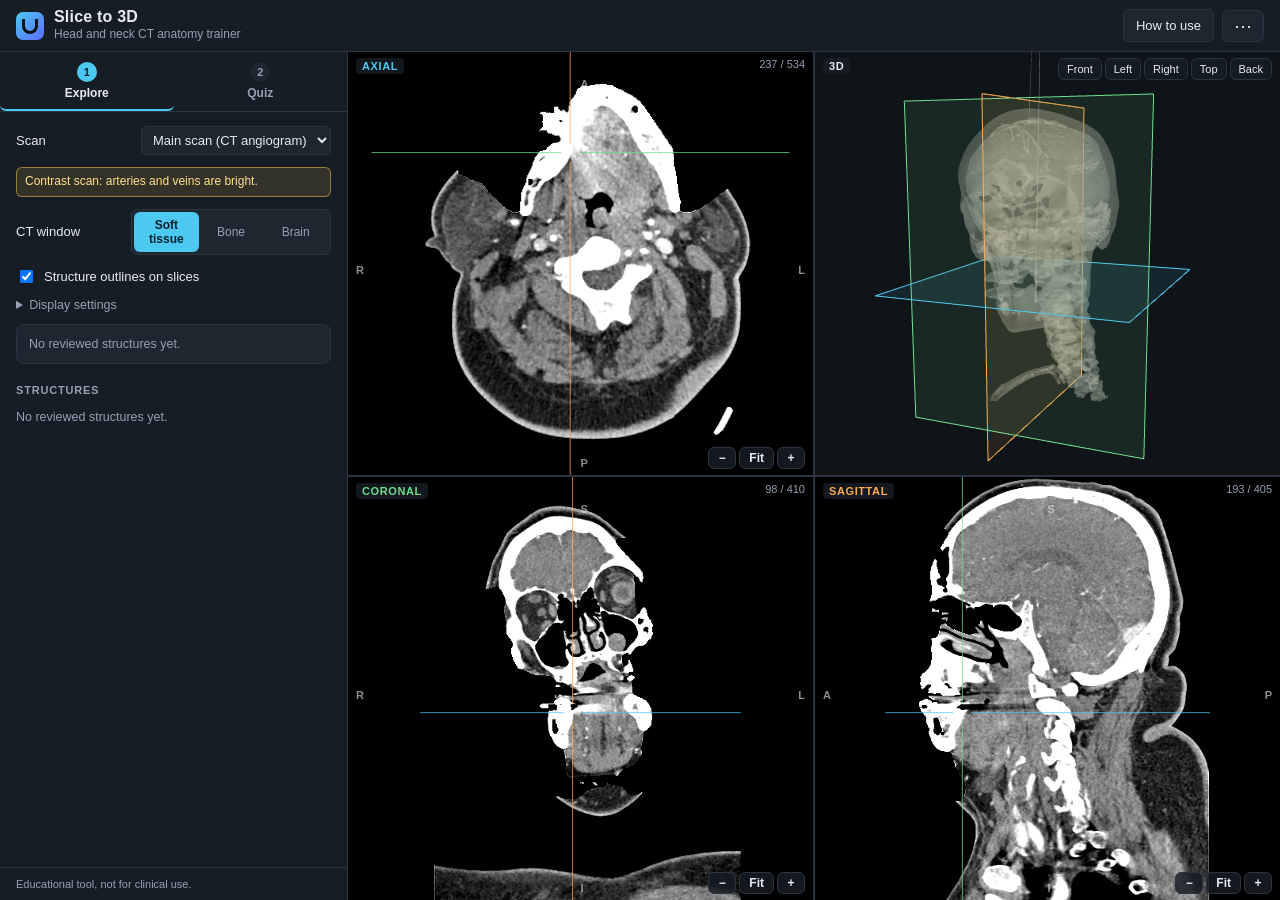
==== index.html @ 02fec4e8 "Neck CT anatomy trainer: static site" ====
<!doctype html>
<html lang="en">
<head>
  <meta charset="utf-8">
  <meta name="anat-build" content="student">
  <meta name="viewport" content="width=device-width, initial-scale=1">
  <title>Head and neck CT anatomy trainer - research prototype</title>
  <link rel="stylesheet" href="css/style.css">
  <link rel="stylesheet" href="css/anatomy.css">
  <script type="importmap">
  {
    "imports": {
      "three": "./vendor/three/build/three.module.js",
      "three/addons/": "./vendor/three/examples/jsm/"
    }
  }
  </script>
</head>
<body>
  <header>
    <div class="brand">
      <span class="logo" aria-hidden="true"></span>
      <div>
        <h1>Slice to 3D</h1>
        <p>Head and neck CT anatomy trainer</p>
      </div>
    </div>
    <div class="header-actions">
      <span id="author-badge" class="badge author-only" hidden>AUTHOR MODE</span>
      <span id="synthetic-badge" class="badge badge-synth" hidden>SYNTHETIC DATA</span>
      <button id="btn-help" class="ghost">How to use</button>
      <div class="menu-wrap">
        <button id="btn-menu" class="ghost" aria-haspopup="true" aria-label="More" title="More">&#8943;</button>
        <div id="menu" role="menu" hidden>
          <button role="menuitem" id="btn-about">About and credits</button>
        </div>
      </div>
    </div>
  </header>

  <div class="layout">
    <aside id="panel">
      <nav class="tabs four" role="tablist">
        <button class="tab active" data-mode="explore" role="tab"><span>1</span>Explore</button>
        <button class="tab" data-mode="quiz" role="tab"><span>2</span>Quiz</button>
        <button class="tab" data-mode="landmarks" role="tab"><span>3</span>Landmarks</button>
        <button class="tab" data-mode="review" role="tab"><span>4</span>Review</button>
      </nav>

      <section id="mode-explore" class="stage">
        <div class="row">
          <label for="scan-select">Scan</label>
          <select id="scan-select"></select>
        </div>
        <p id="scan-note" class="warning" hidden></p>
        <div class="row">
          <label>CT window</label>
          <div class="seg" id="window-buttons"></div>
        </div>
        <label class="check"><input type="checkbox" id="chk-outlines" checked> Structure outlines on slices</label>
        <details id="display-settings">
          <summary>Display settings</summary>
          <label class="check"><input type="checkbox" id="chk-smooth" checked> Smooth pixels (off = see the real voxels)</label>
          <label class="check"><input type="checkbox" id="chk-sharpen"> Sharpen edges</label>
          <label class="check"><input type="checkbox" id="chk-planes" checked> Slice planes in 3D</label>
          <div class="row">
            <label for="skull-opacity">Bone opacity</label>
            <input type="range" id="skull-opacity" min="0" max="100" value="22">
          </div>
        </details>

        <div id="info-card" class="card">
          <p class="muted">Click a structure on a slice, in the 3D view or in the list below.</p>
        </div>

        <h3>Structures</h3>
        <div id="structure-list"></div>
      </section>

      <section id="mode-quiz" class="stage" hidden>
        <div id="quiz-start">
          <p>One question per structure: <strong>find</strong> it on the slices, or <strong>name</strong> the highlighted one.</p>
          <div class="row"><label for="quiz-module">Module</label><select id="quiz-module"></select></div>
          <button id="quiz-begin" class="primary">Start</button>
          <p id="quiz-need" class="muted" hidden></p>
        </div>
        <div id="quiz-run" hidden>
          <div class="quiz-head"><span id="quiz-count"></span><span id="quiz-score"></span></div>
          <p id="quiz-prompt" class="prompt"></p>
          <div id="quiz-choices"></div>
          <button id="quiz-check" class="primary" hidden>Check</button>
          <div id="quiz-feedback" class="card" hidden></div>
          <button id="quiz-next" class="primary" hidden>Next</button>
        </div>
        <div id="quiz-done" hidden>
          <p id="quiz-final" class="prompt"></p>
          <div id="quiz-missed"></div>
          <button id="quiz-again" class="primary">Another round</button>
        </div>
        <div class="author-only stage-extra" hidden>
          <hr>
          <p class="muted" id="quiz-history"></p>
          <button id="quiz-csv" class="ghost">Download results (CSV)</button>
          <button id="quiz-clear" class="ghost">Clear saved results</button>
          <p class="muted small">Results stay in this browser only. The file contains no names or identifiers.</p>
        </div>
      </section>

      <section id="mode-review" class="stage" hidden>
        <div class="rv-who"><span>Reviewing as</span>
          <div class="seg wide" id="rv-stage"><button data-v="author">Author</button><button data-v="radiologist">Reviewer</button></div></div>
        <p class="muted" id="rv-intro"></p>
        <div class="row"><label for="rv-reviewer">Name</label><input type="text" id="rv-reviewer" placeholder="name and qualification" maxlength="80"></div>
        <div class="row"><label for="rv-filter">Show</label><select id="rv-filter"></select></div>
        <p class="muted small" id="rv-progress"></p>
        <div class="quiz-head"><span id="rv-count"></span><span id="rv-done"></span></div>
        <progress id="rv-bar" value="0" max="1"></progress>
        <p id="rv-empty" class="muted" hidden>Nothing matches this filter.</p>
        <div id="rv-item">
          <div class="card">
            <h2 id="rv-name"></h2>
            <p id="rv-kind" class="muted"></p>
            <div id="rv-stages"></div>
            <div class="seg wide" id="rv-outline"><button data-v="accept">Correct</button><button data-v="fix">Needs fixing</button><button data-v="reject">Wrong</button></div>
          </div>
          <div class="card">
            <p class="muted">Text shown to students. Edit it directly if you like, then give a verdict.</p>
            <textarea id="rv-summary" rows="5" maxlength="1500" aria-label="Description"></textarea>
            <textarea id="rv-tip" rows="4" maxlength="1500" aria-label="How to find it on CT"></textarea>
            <div class="seg wide" id="rv-text"><button data-v="accept">Text is correct</button><button data-v="edit">Needs rewriting</button></div>
          </div>
          <textarea id="rv-comment" rows="2" maxlength="1500" placeholder="Comment (optional)"></textarea>
          <div class="btn-row"><button id="rv-prev" class="ghost">Back</button><button id="rv-next">Save and next</button></div>
          <button id="rv-open" class="ghost">Jump to next without a verdict</button>
        </div>
        <button id="rv-download" class="ghost">Download review file</button>
        <p id="rv-status" class="muted">Verdicts are saved to web/assets/anatomy/reviews/ for this scan.</p>
      </section>

      <section id="mode-landmarks" class="stage" hidden>
        <p><strong>Place named points</strong> on this scan: openings, canals and bony landmarks that have no outline.
           They then appear in Explore and in the Quiz.</p>
        <p class="muted">For whoever knows the anatomy. Nothing here is placed automatically.</p>
        <select id="lm-select"></select>
        <input type="text" id="lm-custom" placeholder="Landmark name" maxlength="80" hidden>
        <div id="lm-tip" class="card" hidden></div>
        <p class="muted">1. Move the crosshair onto the spot in all three views. 2. Press the button.
           Paired landmarks take their side from where the crosshair is; placing the same one again moves it.</p>
        <div class="row"><label for="lm-author">Placed by</label><input type="text" id="lm-author" placeholder="initials (optional)" maxlength="80"></div>
        <button id="lm-place" class="primary">Place at crosshair</button>
        <p id="lm-msg" class="muted"></p>
        <h3>On this scan <span id="lm-count"></span></h3>
        <div id="lm-placed"></div>
        <button id="lm-save" class="primary">Save landmarks</button>
        <p id="lm-status" class="muted">Saved landmarks are written to web/assets/anatomy/landmarks/ and marked unreviewed.</p>
      </section>

      <footer class="panel-foot" id="disclaimer-line">Educational tool, not for clinical use.</footer>
    </aside>

    <main id="quad">
      <div class="pane" data-view="axial"><canvas></canvas><span class="tag">Axial</span><span class="pos"></span><div class="zoom"><button data-zoom="out" title="Zoom out">&minus;</button><button data-zoom="fit" title="Fit to pane (or double-click)">Fit</button><button data-zoom="in" title="Zoom in">+</button></div>
        <span class="ori l">R</span><span class="ori r">L</span><span class="ori t">A</span><span class="ori b">P</span></div>
      <div class="pane pane3d"><canvas id="canvas3d"></canvas><span class="tag">3D</span>
        <div class="views"><button data-look="front">Front</button><button data-look="left">Left</button><button data-look="right">Right</button><button data-look="top">Top</button><button data-look="back">Back</button></div>
        <div id="cover3d" hidden>3D model hidden until you answer</div></div>
      <div class="pane" data-view="coronal"><canvas></canvas><span class="tag">Coronal</span><span class="pos"></span><div class="zoom"><button data-zoom="out" title="Zoom out">&minus;</button><button data-zoom="fit" title="Fit to pane (or double-click)">Fit</button><button data-zoom="in" title="Zoom in">+</button></div>
        <span class="ori l">R</span><span class="ori r">L</span><span class="ori t">S</span><span class="ori b">I</span></div>
      <div class="pane" data-view="sagittal"><canvas></canvas><span class="tag">Sagittal</span><span class="pos"></span><div class="zoom"><button data-zoom="out" title="Zoom out">&minus;</button><button data-zoom="fit" title="Fit to pane (or double-click)">Fit</button><button data-zoom="in" title="Zoom in">+</button></div>
        <span class="ori l">A</span><span class="ori r">P</span><span class="ori t">S</span><span class="ori b">I</span></div>
      <div id="loading">Loading scan ...</div>
    </main>
  </div>

  <dialog id="about">
    <h2>About and credits</h2>
    <p><strong>Research and education prototype.</strong> Not a medical device and not for clinical use: do not use it
       to diagnose, plan or treat. The anatomy outlines start as automatic drafts and are shown to students only after a
       second reviewer has accepted them; even then they are teaching aids, not measurements.</p>
    <h3>This scan</h3>
    <p id="source-note"></p>
    <p id="about-note" class="muted"></p>
    <h3>Review</h3>
    <p id="about-review" class="muted"></p>
    <h3>Data and software</h3>
    <p class="muted"><strong>Main scan.</strong> One case from: Blagosklonova E, Dolotova D, Polunina N, Grigorieva E, Pakhomov D,
       Krylov V, Gavrilov A. <em>Open dataset of annotated DICOM images of head CTA for intracranial aneurysm detection.</em>
       Zenodo, 2025. <a href="https://doi.org/10.5281/zenodo.15697196" target="_blank" rel="noopener">doi:10.5281/zenodo.15697196</a>.
       Licence: <a href="https://creativecommons.org/licenses/by/4.0/" target="_blank" rel="noopener">CC BY 4.0</a>.
       Data paper: <a href="https://doi.org/10.3390/data11040074" target="_blank" rel="noopener">doi:10.3390/data11040074</a>.
       The publisher anonymised the images and removed the face. Changes made here: the case was cropped, resampled to 0.6 mm and
       anatomy outlines were added. The original authors do not endorse this tool.</p>
    <p class="muted"><strong>Outlines.</strong> Drafted with TotalSegmentator (Apache-2.0): Wasserthal J, et al. TotalSegmentator: robust
       segmentation of 104 anatomic structures in CT images. <em>Radiology: Artificial Intelligence</em> 2023;5(5):e230024; built on
       nnU-Net: Isensee F, et al. <em>Nature Methods</em> 2021;18:203-211. Some outlines come from simple rules in this project.
       Every outline shown to students was then checked by a person.</p>
    <p class="muted"><strong>Software.</strong> The 3D view uses three.js (MIT licence).</p>
    <form method="dialog"><button class="primary">Close</button></form>
  </dialog>

  <dialog id="help">
    <h2>How to use</h2>
    <ol>
      <li><strong>Three slice views, one 3D model.</strong> Axial looks up from the feet, coronal from the front,
          sagittal from the side. The coloured lines show where the other two slices cut.</li>
      <li><strong>Scroll</strong> over a slice view to move through the scan. <strong>Click or drag</strong> to move
          the crosshair; all views follow.</li>
      <li><strong>Zoom</strong> with the + and &minus; buttons, a pinch, or Ctrl/Cmd + scroll. <strong>Right-drag</strong>
          (or Alt-drag) moves a zoomed slice; double-click or "Fit" resets it.</li>
      <li><strong>Click a structure</strong> on a slice or in 3D to select it. It lights up everywhere and the card
          on the left explains it.</li>
      <li><strong>Click a name</strong> in the list to jump straight to that structure. Click a group title to open or close it;
          the eye beside a name shows or hides that one structure, and the group's checkbox does the whole group.
          <strong>Show only this</strong> on the card isolates a structure; <strong>Show all</strong> puts things back.</li>
      <li><strong>CT window</strong> changes the brightness range: "Bone" for bone detail, "Soft tissue" for glands
          and muscles, "Brain" for the brain.</li>
      <li><strong>Yellow dots</strong> are named points for openings and canals that have no outline. A dot shows on a
          slice when the slice passes through it.</li>
      <li><strong>Quiz</strong> tests you both ways: finding a named structure on the slices, and naming a
          highlighted one.</li>
    </ol>
    <p class="muted">On screen, the patient's right is on the left of the axial and coronal views, as in radiology.
       Slices are 2.5 mm apart in the original scan, so coronal and sagittal views look softer than axial.
       "Sharpen edges" makes borders crisper but also exaggerates noise and can draw faint halos that are not anatomy.</p>
    <p class="muted author-only" hidden>Author mode (<code>?author=1</code>) also shows unreviewed drafts, the Landmarks tab for placing points
       and the Review tab (author pre-check, then radiologist sign-off). Students use the plain address and see only
       structures whose outline the reviewer marked Correct.</p>
    <p class="muted">Educational tool, not for clinical use.</p>
    <form method="dialog"><button class="primary">Close</button></form>
  </dialog>

  <script type="module" src="js/anatomy/main.js"></script>
</body>
</html>
---- css/style.css ----
:root {
  --bg: #0f1419;
  --panel: #171d25;
  --panel-2: #1e2630;
  --line: #2b3542;
  --text: #e6ebf1;
  --muted: #93a1b3;
  --accent: #4cc9f0;
  --plane-a: #5aa9ff;
  --plane-b: #ffa94d;
  --wrong: #ff5d5d;
  --warn: #ffcc4d;
  --ok: #6fdc8c;
  --radius: 8px;
  font-family: -apple-system, BlinkMacSystemFont, "Segoe UI", Inter, Roboto, sans-serif;
  font-size: 14px;
}
* { box-sizing: border-box; }
html, body { margin: 0; height: 100%; background: var(--bg); color: var(--text); }
body { display: flex; flex-direction: column; overflow: hidden; }

header {
  display: flex; align-items: center; gap: 16px;
  padding: 8px 16px; background: var(--panel); border-bottom: 1px solid var(--line);
  flex: 0 0 auto;
}
.brand { display: flex; align-items: center; gap: 10px; }
.brand h1 { font-size: 16px; margin: 0; letter-spacing: 0.2px; }
.brand p { margin: 0; font-size: 12px; color: var(--muted); }
.logo {
  width: 28px; height: 28px; border-radius: 7px;
  background: linear-gradient(135deg, #4cc9f0, #5a6cff);
  position: relative;
}
.logo::after {
  content: ""; position: absolute; inset: 7px 6px 6px 6px;
  border: 3px solid #0f1419; border-top: none; border-radius: 0 0 10px 10px;
}
.warn-banner {
  flex: 1; text-align: center; font-size: 13px; color: #1b1400;
  background: var(--warn); border-radius: 6px; padding: 6px 12px;
}
.header-actions { display: flex; gap: 8px; align-items: center; }
.badge { font-size: 11px; font-weight: 700; padding: 4px 8px; border-radius: 5px; letter-spacing: 0.5px; }
.badge-synth { background: #b5179e; color: #fff; }

.layout { flex: 1; display: flex; min-height: 0; }
#panel {
  width: 348px; flex: 0 0 348px; background: var(--panel); border-right: 1px solid var(--line);
  display: flex; flex-direction: column; overflow-y: auto;
}
#viewport { flex: 1; position: relative; min-width: 0; }
#canvas { width: 100%; height: 100%; display: block; outline: none; }

.tabs { display: grid; grid-template-columns: repeat(4, 1fr); border-bottom: 1px solid var(--line); position: sticky; top: 0; background: var(--panel); z-index: 2; }
.tab {
  background: none; border: none; color: var(--muted); padding: 10px 4px 9px; cursor: pointer;
  font-size: 12px; border-bottom: 2px solid transparent; display: flex; flex-direction: column; align-items: center; gap: 4px;
}
.tab span {
  width: 20px; height: 20px; line-height: 20px; border-radius: 50%; background: var(--panel-2);
  font-size: 11px; font-weight: 700; color: var(--muted);
}
.tab:hover { color: var(--text); }
.tab.active { color: var(--text); border-bottom-color: var(--accent); }
.tab.active span { background: var(--accent); color: #06222b; }

.stage-panel { padding: 14px 16px 8px; display: flex; flex-direction: column; gap: 10px; }
.stage-panel[hidden] { display: none; }
h2 { font-size: 15px; margin: 0; }
h3 { font-size: 11px; text-transform: uppercase; letter-spacing: 0.8px; color: var(--muted); margin: 8px 0 0; }
.hint { color: var(--muted); font-size: 12px; line-height: 1.45; margin: 0; }

.row { display: flex; align-items: center; justify-content: space-between; gap: 10px; font-size: 13px; }
.row input[type="range"] { flex: 0 0 150px; }
.check { display: flex; align-items: center; gap: 8px; font-size: 13px; cursor: pointer; }
.unit { display: inline-flex; align-items: center; gap: 5px; color: var(--muted); font-size: 12px; }
input[type="number"], select {
  background: var(--panel-2); color: var(--text); border: 1px solid var(--line); border-radius: 6px;
  padding: 5px 7px; font-size: 13px; font-family: inherit;
}
input[type="number"] { width: 70px; text-align: right; }
select { min-width: 150px; }
input[type="range"] { accent-color: var(--accent); width: 100%; }
input:focus-visible, select:focus-visible, button:focus-visible { outline: 2px solid var(--accent); outline-offset: 1px; }

button {
  background: var(--accent); color: #06222b; border: none; border-radius: 6px; padding: 8px 12px;
  font-size: 13px; font-weight: 600; cursor: pointer; font-family: inherit;
}
button:hover { filter: brightness(1.08); }
button:disabled { opacity: 0.5; cursor: default; }
button.ghost { background: var(--panel-2); color: var(--text); border: 1px solid var(--line); font-weight: 500; }
.navlink { text-decoration: none; padding: 8px 12px; border-radius: 6px; font-size: 13px; background: var(--panel-2); color: var(--text); border: 1px solid var(--line); }
.btn-row { display: flex; gap: 8px; }
.btn-row button { flex: 1; }
.btn-col { display: flex; flex-direction: column; gap: 6px; }

.seg-control { display: flex; background: var(--panel-2); border: 1px solid var(--line); border-radius: 7px; padding: 2px; }
.seg-control button { flex: 1; background: none; color: var(--muted); padding: 6px 4px; font-weight: 500; font-size: 12px; }
.seg-control button.active { background: var(--accent); color: #06222b; font-weight: 600; }

.plane-box { background: var(--panel-2); border: 1px solid var(--line); border-radius: var(--radius); padding: 8px 10px; cursor: pointer; }
.plane-box.selected { border-color: var(--accent); box-shadow: 0 0 0 1px var(--accent) inset; }
.plane-head { display: flex; align-items: center; gap: 8px; font-weight: 600; font-size: 13px; margin-bottom: 4px; }
.plane-head output { margin-left: auto; color: var(--muted); font-weight: 400; font-size: 12px; font-variant-numeric: tabular-nums; }
.dot { width: 10px; height: 10px; border-radius: 50%; }
.plane-a .dot { background: var(--plane-a); }
.plane-b .dot { background: var(--plane-b); }
.plane-a input[type="range"] { accent-color: var(--plane-a); }
.plane-b input[type="range"] { accent-color: var(--plane-b); }

.facts { display: grid; grid-template-columns: auto 1fr; gap: 4px 12px; margin: 0; font-size: 12.5px; }
.facts dt { color: var(--muted); }
.facts dd { margin: 0; text-align: right; font-variant-numeric: tabular-nums; }

details { border: 1px solid var(--line); border-radius: var(--radius); padding: 8px 10px; background: var(--panel-2); }
details summary { cursor: pointer; font-size: 13px; font-weight: 600; }
details[open] { display: flex; flex-direction: column; gap: 8px; }
details[open] summary { margin-bottom: 4px; }

table { width: 100%; border-collapse: collapse; font-size: 12px; font-variant-numeric: tabular-nums; }
th, td { padding: 5px 4px; text-align: right; border-bottom: 1px solid var(--line); }
th { color: var(--muted); font-weight: 500; font-size: 11px; }
th:first-child, td:first-child { text-align: left; }
td .swatch { display: inline-block; width: 9px; height: 9px; border-radius: 2px; margin-right: 6px; }
.table-title { font-size: 11px; text-transform: uppercase; letter-spacing: 0.8px; color: var(--muted); margin: 10px 0 2px; }
.summary-grid { display: grid; grid-template-columns: 1fr 1fr; gap: 6px; margin-top: 4px; }
.stat { background: var(--panel-2); border: 1px solid var(--line); border-radius: var(--radius); padding: 7px 9px; }
.stat b { display: block; font-size: 16px; font-variant-numeric: tabular-nums; }
.stat span { font-size: 11px; color: var(--muted); }

.warning {
  background: rgba(255, 204, 77, 0.12); border: 1px solid rgba(255, 204, 77, 0.5); color: #ffe08a;
  border-radius: 6px; padding: 6px 9px; font-size: 12px; margin-top: 4px;
}
.error { background: rgba(255, 93, 93, 0.12); border: 1px solid rgba(255, 93, 93, 0.55); color: #ffb3b3; border-radius: 6px; padding: 6px 9px; font-size: 12px; }
.ok { color: var(--ok); }
.bad { color: var(--wrong); font-weight: 700; }
a { color: var(--accent); }

.panel-foot { margin-top: auto; padding: 12px 16px; font-size: 11px; color: var(--muted); border-top: 1px solid var(--line); }

.view-buttons { position: absolute; top: 12px; right: 12px; display: flex; gap: 4px; }
.view-buttons button { background: rgba(23, 29, 37, 0.85); color: var(--text); border: 1px solid var(--line); font-weight: 500; padding: 6px 10px; font-size: 12px; }
.legend {
  position: absolute; left: 12px; bottom: 12px; background: rgba(23, 29, 37, 0.85); border: 1px solid var(--line);
  border-radius: var(--radius); padding: 8px 10px; font-size: 12px; display: flex; flex-direction: column; gap: 4px;
}
.legend:empty { display: none; }
.legend div { display: flex; align-items: center; gap: 8px; }
.legend i { width: 12px; height: 12px; border-radius: 3px; display: inline-block; }
.loading, .load-error {
  position: absolute; inset: 0; display: flex; align-items: center; justify-content: center;
  color: var(--muted); font-size: 15px; pointer-events: none; text-align: center; padding: 40px;
}
.load-error { color: #ffb3b3; pointer-events: auto; white-space: pre-line; line-height: 1.6; }
.loading[hidden], .load-error[hidden] { display: none; }

dialog {
  background: var(--panel); color: var(--text); border: 1px solid var(--line); border-radius: 12px;
  max-width: 620px; padding: 22px 26px; line-height: 1.5;
}
dialog::backdrop { background: rgba(0, 0, 0, 0.6); }
dialog h2 { font-size: 18px; margin-bottom: 10px; }
dialog h3 { margin-top: 14px; }
dialog li { margin-bottom: 7px; }
dialog code { background: var(--panel-2); padding: 2px 5px; border-radius: 4px; font-size: 12px; }
dialog form { text-align: right; margin-top: 12px; }
.warn-inline { background: var(--warn); color: #1b1400; padding: 8px 12px; border-radius: 6px; }

@media (max-width: 820px) {
  .layout { flex-direction: column-reverse; }
  #panel { width: 100%; flex: 0 0 46%; border-right: none; border-top: 1px solid var(--line); }
  .warn-banner { font-size: 11px; }
  .brand p { display: none; }
}
---- css/anatomy.css ----
/* Anatomy trainer: additions to style.css */
.tabs.two { grid-template-columns: repeat(2, 1fr); }
.stage { padding: 14px 16px 8px; display: flex; flex-direction: column; gap: 10px; }
.stage[hidden], [hidden] { display: none !important; }
.seg { display: flex; background: var(--panel-2); border: 1px solid var(--line); border-radius: 7px; padding: 2px; flex: 0 0 200px; }
.seg button { flex: 1; background: none; color: var(--muted); padding: 6px 4px; font-weight: 500; font-size: 12px; }
.seg button.active { background: var(--accent); color: #06222b; font-weight: 600; }
.navlink { text-decoration: none; padding: 8px 12px; border-radius: 6px; font-size: 13px; background: var(--panel-2); color: var(--text); border: 1px solid var(--line); }
button.primary { align-self: flex-start; }
.muted { color: var(--muted); font-size: 12.5px; line-height: 1.45; margin: 0; }
.small { font-size: 11px; }
p { margin: 0; line-height: 1.45; }
hr { border: none; border-top: 1px solid var(--line); width: 100%; margin: 6px 0; }

.card { background: var(--panel-2); border: 1px solid var(--line); border-radius: var(--radius); padding: 10px 12px; display: flex; flex-direction: column; gap: 6px; font-size: 13px; }
.card h2 { display: flex; align-items: center; gap: 8px; font-size: 15px; }
.card h2 i, .s-item i { width: 11px; height: 11px; border-radius: 3px; display: inline-block; flex: 0 0 11px; }
.card .tip { border-left: 3px solid var(--accent); padding-left: 8px; color: #cfe9f5; }
.pill { font-size: 10px; font-weight: 700; letter-spacing: 0.4px; padding: 2px 6px; border-radius: 4px; text-transform: uppercase; }
.pill.unreviewed { background: rgba(255, 204, 77, 0.18); color: #ffe08a; border: 1px solid rgba(255, 204, 77, 0.5); }
.pill.reviewed { background: rgba(111, 220, 140, 0.15); color: var(--ok); border: 1px solid rgba(111, 220, 140, 0.5); }
.pill.auto { background: rgba(147, 161, 179, 0.15); color: var(--muted); border: 1px solid var(--line); }
.card .meta { color: var(--muted); font-size: 12px; display: flex; gap: 6px; flex-wrap: wrap; align-items: center; }

.g-head { display: flex; align-items: center; justify-content: space-between; margin-top: 8px; font-size: 11px; text-transform: uppercase; letter-spacing: 0.8px; color: var(--muted); }
.g-head label { display: flex; align-items: center; gap: 6px; cursor: pointer; text-transform: none; letter-spacing: 0; }
.s-item { display: flex; align-items: center; gap: 8px; width: 100%; text-align: left; background: none; color: var(--text); font-weight: 400; padding: 5px 6px; border-radius: 5px; }
.s-item:hover { background: var(--panel-2); filter: none; }
.s-item.selected { background: var(--panel-2); box-shadow: 0 0 0 1px var(--accent) inset; }

#quad { flex: 1; min-width: 0; display: grid; grid-template-columns: 1fr 1fr; grid-template-rows: 1fr 1fr; gap: 2px; background: var(--line); position: relative; }
.pane { position: relative; background: #000; min-width: 0; min-height: 0; overflow: hidden; }
.pane canvas { position: absolute; inset: 0; width: 100%; height: 100%; display: block; touch-action: none; }
.pane[data-view] canvas { cursor: crosshair; }
.pane3d { background: var(--bg); }
.tag { position: absolute; left: 8px; top: 6px; font-size: 11px; font-weight: 700; letter-spacing: 0.6px; text-transform: uppercase; padding: 2px 6px; border-radius: 4px; background: rgba(23, 29, 37, 0.85); pointer-events: none; }
.pane[data-view="axial"] .tag { color: #4cc9f0; }
.pane[data-view="coronal"] .tag { color: #6fdc8c; }
.pane[data-view="sagittal"] .tag { color: #ffa94d; }
.pos { position: absolute; right: 8px; top: 6px; font-size: 11px; color: var(--muted); font-variant-numeric: tabular-nums; pointer-events: none; }
.ori { position: absolute; font-size: 11px; font-weight: 700; color: rgba(230, 235, 241, 0.6); pointer-events: none; }
.ori.l { left: 8px; top: 50%; } .ori.r { right: 8px; top: 50%; } .ori.t { top: 26px; left: 50%; } .ori.b { bottom: 6px; left: 50%; }
.views { position: absolute; right: 8px; top: 6px; display: flex; gap: 3px; }
.views button { background: rgba(23, 29, 37, 0.85); color: var(--text); border: 1px solid var(--line); font-weight: 500; padding: 4px 8px; font-size: 11px; }
#cover3d { position: absolute; inset: 0; display: flex; align-items: center; justify-content: center; background: var(--bg); color: var(--muted); font-size: 14px; }
#loading { position: absolute; inset: 0; display: flex; align-items: center; justify-content: center; background: rgba(15, 20, 25, 0.92); color: var(--muted); font-size: 15px; text-align: center; padding: 40px; white-space: pre-line; line-height: 1.6; z-index: 5; }
#loading.error { color: #ffb3b3; }

.quiz-head { display: flex; justify-content: space-between; font-size: 12px; color: var(--muted); font-variant-numeric: tabular-nums; }
.prompt { font-size: 15px; font-weight: 600; }
#quiz-choices { display: flex; flex-direction: column; gap: 6px; }
#quiz-choices button { text-align: left; background: var(--panel-2); color: var(--text); border: 1px solid var(--line); font-weight: 500; }
#quiz-choices button.right { border-color: var(--ok); color: var(--ok); }
#quiz-choices button.wrong { border-color: var(--wrong); color: var(--wrong); }
#quiz-feedback.good { border-color: var(--ok); }
#quiz-feedback.poor { border-color: var(--wrong); }
#quiz-missed { font-size: 13px; display: flex; flex-direction: column; gap: 4px; }

@media (max-width: 820px) {
  #quad { min-height: 54%; }
}

.zoom { position: absolute; right: 8px; bottom: 6px; display: flex; gap: 3px; z-index: 1; }
.zoom button { background: rgba(23, 29, 37, 0.85); color: var(--text); border: 1px solid var(--line); font-weight: 600; padding: 3px 9px; font-size: 12px; min-width: 28px; }

.tabs.three { grid-template-columns: repeat(3, 1fr); }
input[type="text"] { background: var(--panel-2); color: var(--text); border: 1px solid var(--line); border-radius: 6px; padding: 6px 8px; font-size: 13px; font-family: inherit; }
#lm-select, #lm-custom { width: 100%; }
.row input[type="text"] { flex: 0 0 170px; }
.lm-row { display: flex; gap: 4px; align-items: center; }
.lm-row .s-item { flex: 1; }
.lm-del { padding: 3px 9px; font-size: 14px; line-height: 1; }
#lm-count { font-weight: 400; text-transform: none; letter-spacing: 0; }

.tabs.four { grid-template-columns: repeat(4, 1fr); }
.seg.wide { flex: 1 1 auto; width: 100%; }
textarea { background: var(--panel-2); color: var(--text); border: 1px solid var(--line); border-radius: 6px; padding: 6px 8px; font-size: 13px; font-family: inherit; line-height: 1.4; resize: vertical; width: 100%; }
progress { width: 100%; height: 8px; accent-color: var(--ok); }
#rv-name { display: flex; align-items: center; gap: 8px; font-size: 15px; }
#rv-name i { width: 11px; height: 11px; border-radius: 3px; display: inline-block; }
.card .pill { margin-right: 4px; }

/* ---- simplified student interface */
.header-actions { margin-left: auto; }
.menu-wrap { position: relative; }
#btn-menu { font-size: 18px; line-height: 1; padding: 6px 11px; }
#menu { position: absolute; right: 0; top: calc(100% + 6px); min-width: 190px; background: var(--panel); border: 1px solid var(--line); border-radius: 8px; padding: 4px; z-index: 20; display: flex; flex-direction: column; box-shadow: 0 8px 24px rgba(0, 0, 0, 0.45); }
#menu a, #menu button { background: none; color: var(--text); text-decoration: none; text-align: left; font-weight: 400; font-size: 13px; padding: 8px 10px; border-radius: 5px; }
#menu a:hover, #menu button:hover { background: var(--panel-2); filter: none; }
#author-badge { background: var(--panel-2); color: var(--warn); border: 1px solid var(--line); }
.stage { gap: 12px; }
#display-settings { background: none; border: none; padding: 0; }
#display-settings summary { font-size: 12.5px; font-weight: 500; color: var(--muted); }
#display-settings[open] { gap: 9px; padding-bottom: 2px; }
#scan-note { font-size: 12px; padding: 5px 8px; margin: 0; }
.panel-foot { font-size: 11px; padding: 10px 16px; }
.grp + .grp { margin-top: 2px; }
.g-head { margin-top: 0; text-transform: none; letter-spacing: 0; font-size: 13px; border-top: 1px solid var(--line); padding: 3px 0 2px; }
.g-name { flex: 1; display: flex; align-items: center; gap: 6px; background: none; color: var(--text); font-weight: 600; font-size: 13px; text-align: left; padding: 6px 2px; }
.g-name:hover { filter: none; color: var(--accent); }
.g-name small { color: var(--muted); font-weight: 400; margin-left: 2px; }
.caret { width: 12px; color: var(--muted); font-size: 11px; }
.g-check { accent-color: var(--accent); width: 15px; height: 15px; margin-right: 7px; cursor: pointer; }
.g-body { padding: 0 0 6px 12px; }
.s-row { display: flex; align-items: center; gap: 2px; }
.s-row .s-item { flex: 1; min-width: 0; }
.eye { background: none; color: var(--muted); padding: 4px 6px; border-radius: 5px; line-height: 0; }
.eye:hover { background: var(--panel-2); color: var(--text); filter: none; }
.eye.off { opacity: 0.3; }
.s-row:has(.eye.off) .s-item { color: var(--muted); }
.card-actions button { padding: 5px 8px; font-size: 12px; }
details.more { background: none; border: none; padding: 0; }
details.more summary { font-size: 12px; font-weight: 500; color: var(--accent); }
dialog#about h3 { margin-bottom: 4px; }

/* ---- two-stage review */
.rv-who { display: flex; flex-direction: column; gap: 5px; font-size: 12px; color: var(--muted); }
#rv-item { display: flex; flex-direction: column; gap: 12px; }
#rv-filter { flex: 1; min-width: 0; }
#rv-stages { display: flex; flex-direction: column; gap: 4px; font-size: 12.5px; }
.rv-stage-line { padding: 4px 8px; border-left: 3px solid var(--line); }
.rv-stage-line.current { border-left-color: var(--accent); background: rgba(76, 201, 240, 0.07); }
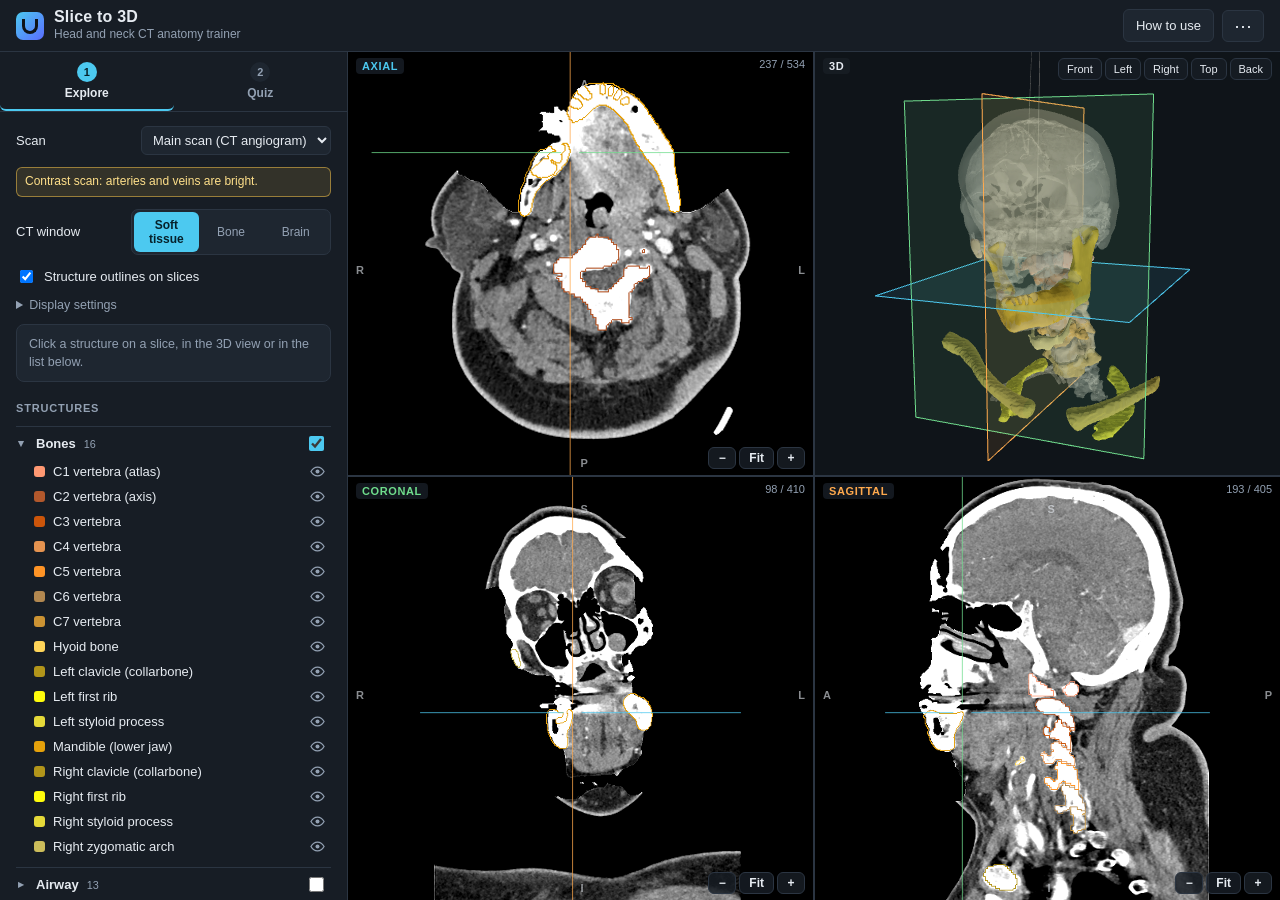
==== commit c2a56bf4: "Anatomy reviewer sign-off for 82 structures; reviewer wording" ====
--- a/index.html
+++ b/index.html
@@ -108,7 +108,7 @@
 
       <section id="mode-review" class="stage" hidden>
         <div class="rv-who"><span>Reviewing as</span>
-          <div class="seg wide" id="rv-stage"><button data-v="author">Author</button><button data-v="radiologist">Reviewer</button></div></div>
+          <div class="seg wide" id="rv-stage"><button data-v="author">Author</button><button data-v="signoff">Reviewer</button></div></div>
         <p class="muted" id="rv-intro"></p>
         <div class="row"><label for="rv-reviewer">Name</label><input type="text" id="rv-reviewer" placeholder="name and qualification" maxlength="80"></div>
         <div class="row"><label for="rv-filter">Show</label><select id="rv-filter"></select></div>
@@ -223,7 +223,7 @@
        Slices are 2.5 mm apart in the original scan, so coronal and sagittal views look softer than axial.
        "Sharpen edges" makes borders crisper but also exaggerates noise and can draw faint halos that are not anatomy.</p>
     <p class="muted author-only" hidden>Author mode (<code>?author=1</code>) also shows unreviewed drafts, the Landmarks tab for placing points
-       and the Review tab (author pre-check, then radiologist sign-off). Students use the plain address and see only
+       and the Review tab (author pre-check, then reviewer sign-off). Students use the plain address and see only
        structures whose outline the reviewer marked Correct.</p>
     <p class="muted">Educational tool, not for clinical use.</p>
     <form method="dialog"><button class="primary">Close</button></form>
